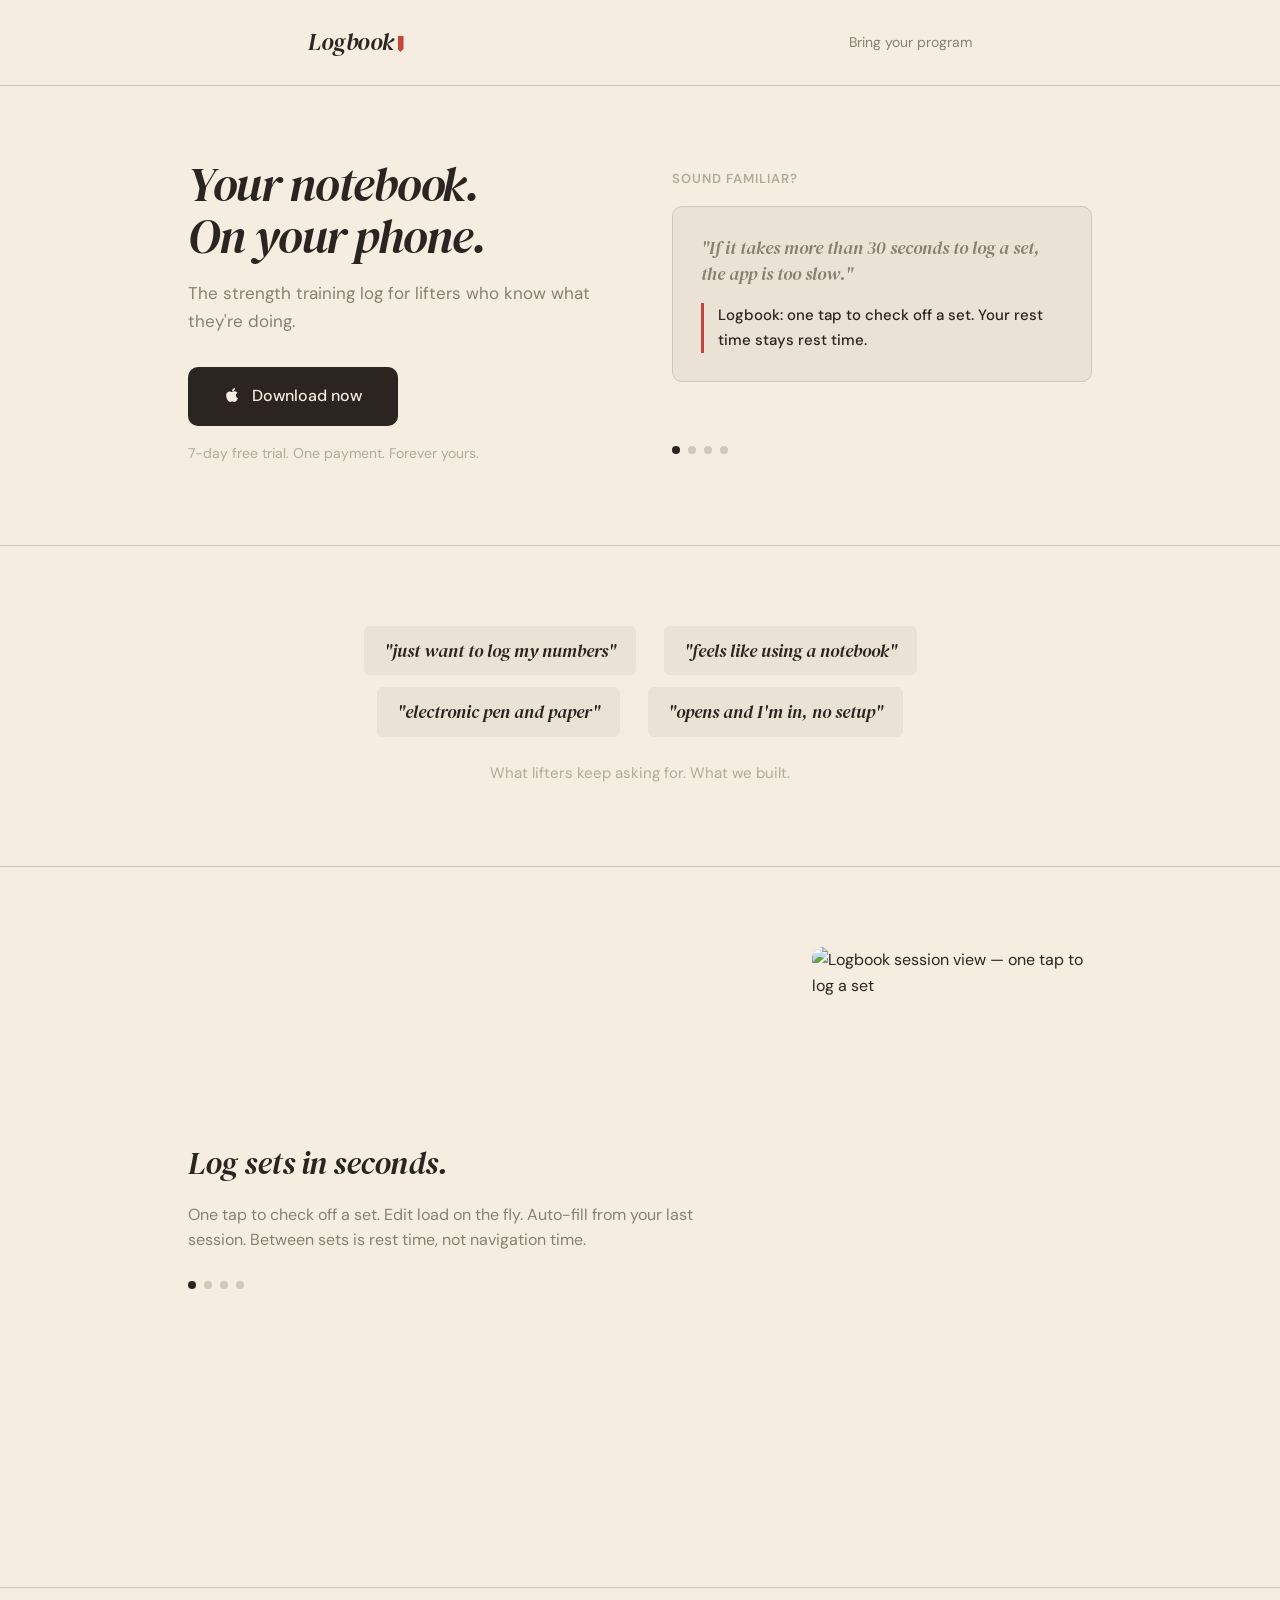
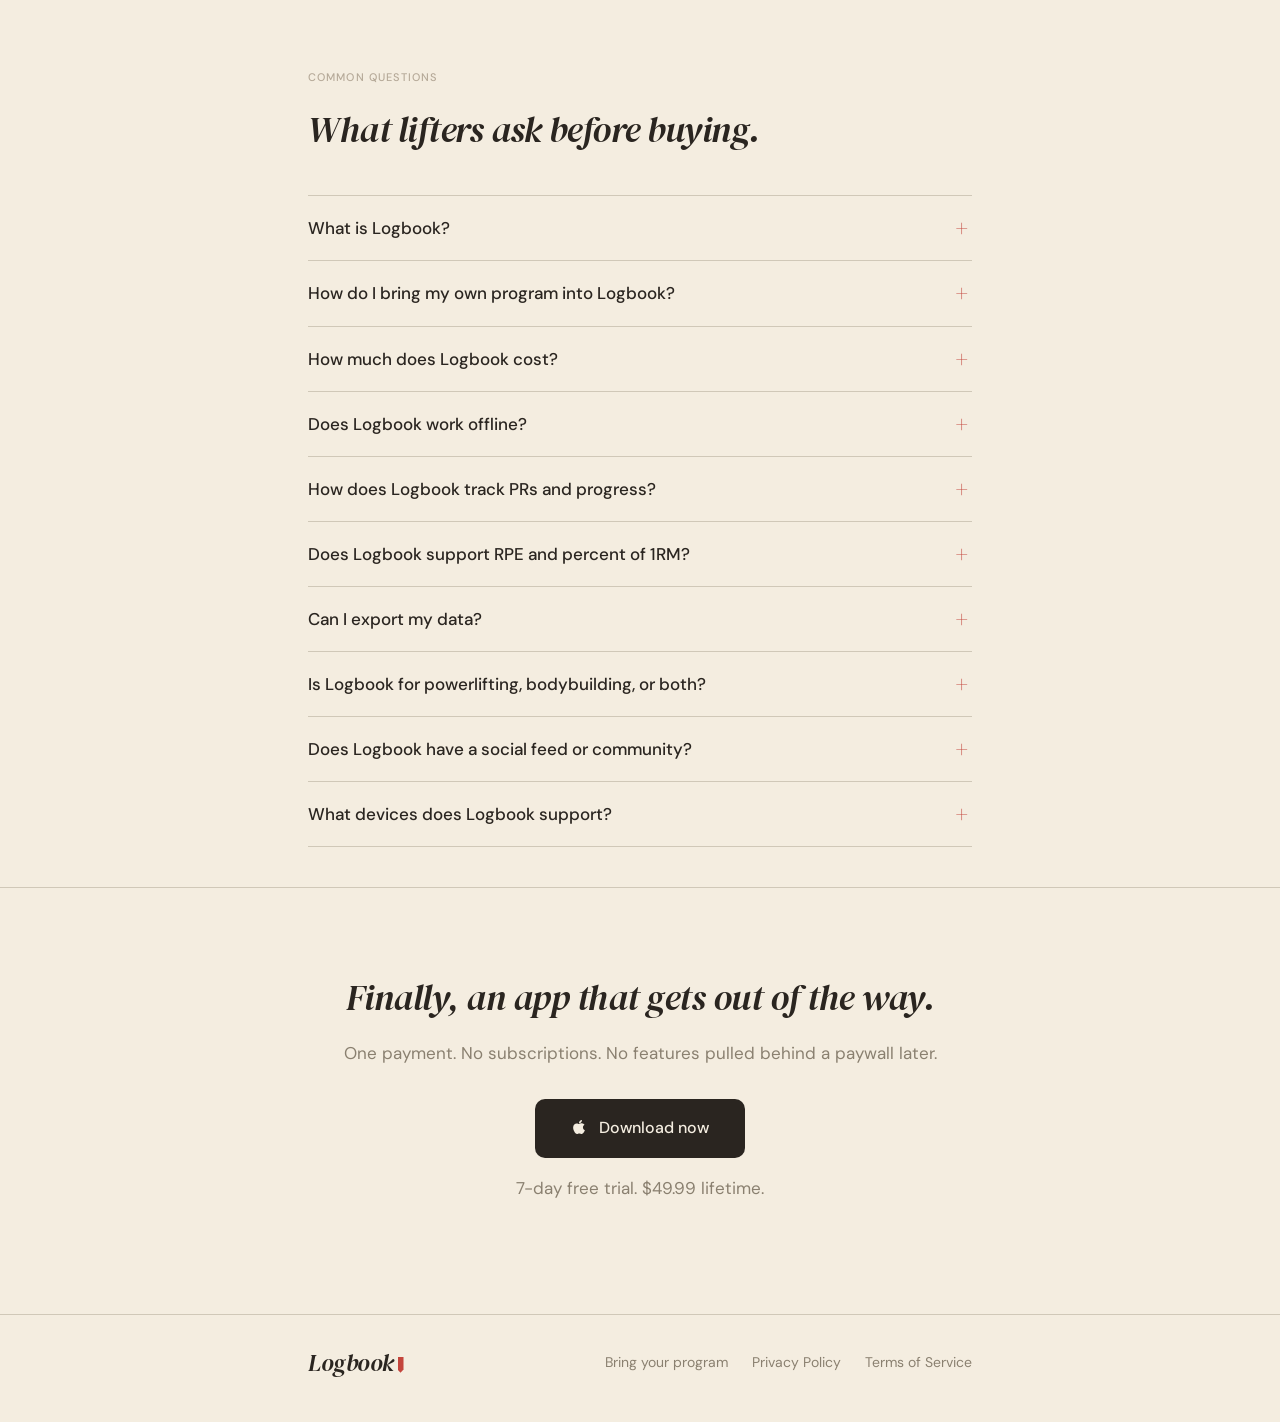
==== index.html @ d616e6f5 "feat: publish bring your program page" ====
<!DOCTYPE html>
<html lang="en">
<head>
<meta charset="UTF-8">
<meta name="viewport" content="width=device-width, initial-scale=1.0">
<title>Logbook — Your training notebook. On your phone.</title>
<meta name="description" content="The strength training log for lifters who know what they're doing. No social feeds. No subscriptions. No noise. Just your training — simple, fast, and focused.">
<meta name="keywords" content="workout log, strength training tracker, powerlifting app, gym log, RPE tracker, 1RM calculator, training notebook, workout journal, barbell tracker, PR tracker">

<!-- Open Graph -->
<meta property="og:title" content="Logbook — Your training notebook. On your phone.">
<meta property="og:description" content="The strength training log for lifters who know what they're doing. No social feeds. No subscriptions. No noise.">
<meta property="og:type" content="website">
<meta property="og:url" content="https://uselogbook.app">
<meta property="og:image" content="https://uselogbook.app/screenshots/01-today.png">

<!-- Twitter Card -->
<meta name="twitter:card" content="summary_large_image">
<meta name="twitter:title" content="Logbook — Your training notebook. On your phone.">
<meta name="twitter:description" content="The strength training log for lifters who know what they're doing. No social feeds. No subscriptions. No noise.">
<meta name="twitter:image" content="https://uselogbook.app/screenshots/01-today.png">

<!-- Structured Data -->
<script type="application/ld+json">
{
  "@context": "https://schema.org",
  "@type": "MobileApplication",
  "name": "Logbook: Strength Training Log",
  "operatingSystem": "iOS",
  "applicationCategory": "HealthApplication",
  "description": "The strength training log for lifters who know what they're doing. No social feeds. No subscriptions. No noise. Just your training.",
  "offers": {
    "@type": "Offer",
    "price": "49.99",
    "priceCurrency": "USD"
  },
  "url": "https://apps.apple.com/br/app/logbook-strength-training-log/id6761714460"
}
</script>

<link href="https://fonts.googleapis.com/css2?family=DM+Sans:wght@400;500;600&family=DM+Serif+Display:ital@0;1&display=swap" rel="stylesheet">
<link rel="stylesheet" href="styles.css">
</head>
<body>

<!-- Top navigation -->
<header class="topbar">
  <div class="container topbar-inner">
    <a href="./" class="wordmark-sm" aria-label="Logbook home">Logbook<span class="ribbon"></span></a>
    <nav class="topnav" aria-label="Primary">
      <a href="./bring-your-program.html">Bring your program</a>
    </nav>
  </div>
</header>

<!-- Hero — split layout -->
<section class="hero">
  <div class="container hero-split">
    <div class="hero-left">
      <h1>Your notebook.<br>On your phone.</h1>
      <p class="hero-sub">The strength training log for lifters who know what they're doing.</p>
      <a href="https://apps.apple.com/br/app/logbook-strength-training-log/id6761714460" class="cta"><svg xmlns="http://www.w3.org/2000/svg" width="16" height="16" viewBox="0 0 384 512" fill="currentColor" style="vertical-align:-2px;margin-right:8px"><path d="M318.7 268.7c-.2-36.7 16.4-64.4 50-84.8-18.8-26.9-47.2-41.7-84.7-44.6-35.5-2.8-74.3 20.7-88.5 20.7-15 0-49.4-19.7-76.4-19.7C63.3 141.2 4 184.8 4 273.5c0 26.2 4.8 53.3 14.4 81.2 12.8 36.7 59 126.7 107.2 125.2 25.2-.6 43-17.9 75.8-17.9 31.8 0 48.3 17.9 76.4 17.9 48.6-.7 90.4-82.5 102.6-119.3-65.2-30.7-61.7-90-61.7-91.9zm-56.6-164.2c27.3-32.4 24.8-61.9 24-72.5-24.1 1.4-52 16.4-67.9 34.9-17.5 19.8-27.8 44.3-25.6 71.9 26.1 2 49.9-11.4 69.5-34.3z"/></svg> Download now</a>
      <p class="hero-note">7-day free trial. One payment. Forever yours.</p>
    </div>
    <div class="hero-right">
      <p class="carousel-label">Sound familiar?</p>
      <div class="card-carousel">

        <div class="carousel-card active">
          <blockquote class="pain-quote">"If it takes more than 30 seconds to log a set, the app is too slow."</blockquote>
          <p class="solution">Logbook: one tap to check off a set. Your rest time stays rest time.</p>
        </div>

        <div class="carousel-card">
          <blockquote class="pain-quote">"I don't understand the usefulness of the community section, it feels like the developer is trying to push that."</blockquote>
          <p class="solution">No social layer. No feeds, no followers, no sharing prompts.</p>
        </div>

        <div class="carousel-card">
          <blockquote class="pain-quote">"The app requires an internet connection to log workouts; why not just save them offline?"</blockquote>
          <p class="solution">Offline-first. No signal in the gym? No problem.</p>
        </div>

        <div class="carousel-card">
          <blockquote class="pain-quote">"For lifters who follow structured programs, AI recommendations are noise at best, actively wrong at worst."</blockquote>
          <p class="solution">No AI coach. Your program, your way.</p>
        </div>

      </div>
      <div class="carousel-dots">
        <button class="dot active" aria-label="Card 1"></button>
        <button class="dot" aria-label="Card 2"></button>
        <button class="dot" aria-label="Card 3"></button>
        <button class="dot" aria-label="Card 4"></button>
      </div>
    </div>
  </div>
</section>

<!-- Notebook sentiment -->
<section class="sentiment">
  <div class="container">
    <div class="sentiment-quotes">
      <p>"just want to log my numbers"</p>
      <p>"feels like using a notebook"</p>
      <p>"electronic pen and paper"</p>
      <p>"opens and I'm in, no setup"</p>
    </div>
    <p class="sentiment-caption">What lifters keep asking for. What we built.</p>
  </div>
</section>

<!-- Features carousel -->
<section class="features">
  <div class="container features-split">
    <div class="features-left">
      <div class="feature-slide active">
        <h2>Log sets in seconds.</h2>
        <p>One tap to check off a set. Edit load on the fly. Auto-fill from your last session. Between sets is rest time, not navigation time.</p>
      </div>
      <div class="feature-slide">
        <h2>Bring any program.</h2>
        <p>Paste a spreadsheet, type it in your own words, or use our training syntax for precision. However you describe it, the AI reads it and builds your full plan. No forms. No configuration screens. Just describe and go.</p>
        <p class="feature-link"><a href="./bring-your-program.html">Read how it works &rarr;</a></p>
      </div>
      <div class="feature-slide">
        <h2>Track every PR.</h2>
        <p>Top set evolution, estimated 1RM, volume analysis. Automatic PR detection — discreet, no confetti. Just your numbers over time.</p>
      </div>
      <div class="feature-slide">
        <h2>Every session, remembered.</h2>
        <p>Add notes to any exercise or to the session itself — they stay with the entry and resurface when you need them. Your full training history, searchable and exportable. CSV export anytime. iCloud sync. Your data, your rules.</p>
      </div>
      <div class="carousel-dots features-dots">
        <button class="dot active" aria-label="Feature 1"></button>
        <button class="dot" aria-label="Feature 2"></button>
        <button class="dot" aria-label="Feature 3"></button>
        <button class="dot" aria-label="Feature 4"></button>
      </div>
    </div>
    <div class="features-right">
      <div class="feature-phone active">
        <img src="screenshots/02-session.png" alt="Logbook session view — one tap to log a set" width="300">
      </div>
      <div class="feature-phone">
        <img src="screenshots/05-program.png" alt="Logbook program setup — paste or describe your training plan" width="300">
      </div>
      <div class="feature-phone">
        <img src="screenshots/03-progress.png" alt="Logbook progress view — strength and volume charts" width="300">
      </div>
      <div class="feature-phone">
        <img src="screenshots/04-history.png" alt="Logbook history view — searchable training log" width="300">
      </div>
    </div>
  </div>
</section>

<!-- FAQ -->
<section class="faq">
  <div class="container">
    <p class="faq-eyebrow">Common questions</p>
    <h2 class="faq-title">What lifters ask before buying.</h2>

    <details class="faq-item">
      <summary>What is Logbook?</summary>
      <div class="faq-body">
        <p>Logbook is an iPhone app for logging strength training. It is built for lifters who follow a structured program and want their workouts on a notebook-style log. No social feeds, no AI coach, no monthly subscription. One purchase, lifetime access.</p>
      </div>
    </details>

    <details class="faq-item">
      <summary>How do I bring my own program into Logbook?</summary>
      <div class="faq-body">
        <p>Three paths, all in the same import sheet. Paste anything (a coach's email, a screenshot of a PDF, a spreadsheet) and Logbook structures it for you. Dictate the block in your own words. Or write it in Logbook Notation — a small, readable syntax for sets, reps, RPE, percent of 1RM, and per-week prescriptions.</p>
        <p><a href="./bring-your-program.html">Full guide: how to bring your program &rarr;</a></p>
      </div>
    </details>

    <details class="faq-item">
      <summary>How much does Logbook cost?</summary>
      <div class="faq-body">
        <p>$49.99 once. No subscription. Seven-day free trial. Every feature is included on day one and stays included. We will not paywall existing features later.</p>
      </div>
    </details>

    <details class="faq-item">
      <summary>Does Logbook work offline?</summary>
      <div class="faq-body">
        <p>Yes. The app is offline-first. Log sets, edit loads, finish a session with no signal. iCloud sync runs in the background when you are back online so your history stays on every device you own.</p>
      </div>
    </details>

    <details class="faq-item">
      <summary>How does Logbook track PRs and progress?</summary>
      <div class="faq-body">
        <p>PRs are detected automatically as you log sets — no confetti, no badges. The Progress view tracks top-set evolution, estimated 1RM, and volume per exercise over time. Tap any data point to jump back to the session that produced it.</p>
      </div>
    </details>

    <details class="faq-item">
      <summary>Does Logbook support RPE and percent of 1RM?</summary>
      <div class="faq-body">
        <p>Both. Write <code>@8</code> for RPE 8, <code>@75%</code> for 75% of 1RM, or a literal weight like <code>100kg</code>. Mix them freely across exercises. RPE and percent are intent — the lifter chooses the bar at session time.</p>
      </div>
    </details>

    <details class="faq-item">
      <summary>Can I export my data?</summary>
      <div class="faq-body">
        <p>Yes. CSV export of your full session history, anytime, from Settings. Your data is yours. We do not lock it in.</p>
      </div>
    </details>

    <details class="faq-item">
      <summary>Is Logbook for powerlifting, bodybuilding, or both?</summary>
      <div class="faq-body">
        <p>Both, plus general strength work. The structure (workouts, exercises, sets) is universal. If you follow 5/3/1, nSuns, a hypertrophy block, a peaking program, or a custom plan from a coach, it fits.</p>
      </div>
    </details>

    <details class="faq-item">
      <summary>Does Logbook have a social feed or community?</summary>
      <div class="faq-body">
        <p>No. No feeds, no followers, no sharing prompts. The app is a private training notebook.</p>
      </div>
    </details>

    <details class="faq-item">
      <summary>What devices does Logbook support?</summary>
      <div class="faq-body">
        <p>iPhone, on iOS 17 or later. iPad runs the iPhone build. No Android or web client today.</p>
      </div>
    </details>
  </div>
</section>

<script type="application/ld+json">
{
  "@context": "https://schema.org",
  "@type": "FAQPage",
  "mainEntity": [
    {"@type":"Question","name":"What is Logbook?","acceptedAnswer":{"@type":"Answer","text":"Logbook is an iPhone app for logging strength training, built for lifters who follow a structured program. No social feeds, no AI coach, no subscription. One purchase, lifetime access."}},
    {"@type":"Question","name":"How do I bring my own program into Logbook?","acceptedAnswer":{"@type":"Answer","text":"Three paths in the same import sheet: paste anything (coach email, PDF text, spreadsheet) and Logbook structures it; dictate it in your own words; or write it in Logbook Notation, a small syntax for sets, reps, RPE, percent of 1RM, and per-week prescriptions."}},
    {"@type":"Question","name":"How much does Logbook cost?","acceptedAnswer":{"@type":"Answer","text":"$49.99 once. No subscription. Seven-day free trial. Every feature is included on day one."}},
    {"@type":"Question","name":"Does Logbook work offline?","acceptedAnswer":{"@type":"Answer","text":"Yes. Offline-first. iCloud sync runs in the background when you are back online."}},
    {"@type":"Question","name":"How does Logbook track PRs and progress?","acceptedAnswer":{"@type":"Answer","text":"PRs are detected automatically. The Progress view tracks top-set evolution, estimated 1RM, and volume per exercise over time."}},
    {"@type":"Question","name":"Does Logbook support RPE and percent of 1RM?","acceptedAnswer":{"@type":"Answer","text":"Both. Write @8 for RPE 8, @75% for 75% of 1RM, or a literal weight. RPE and percent are intent; the lifter chooses the bar at session time."}},
    {"@type":"Question","name":"Can I export my data?","acceptedAnswer":{"@type":"Answer","text":"Yes. CSV export of your full session history, anytime, from Settings."}},
    {"@type":"Question","name":"Is Logbook for powerlifting, bodybuilding, or both?","acceptedAnswer":{"@type":"Answer","text":"Both, plus general strength work. The structure fits 5/3/1, nSuns, hypertrophy blocks, peaking programs, or custom coach plans."}},
    {"@type":"Question","name":"Does Logbook have a social feed or community?","acceptedAnswer":{"@type":"Answer","text":"No. No feeds, no followers, no sharing prompts. Logbook is a private training notebook."}},
    {"@type":"Question","name":"What devices does Logbook support?","acceptedAnswer":{"@type":"Answer","text":"iPhone on iOS 17 or later. iPad runs the iPhone build. No Android or web client today."}}
  ]
}
</script>

<!-- CTA -->
<section class="final-cta">
  <div class="container">
    <h2>Finally, an app that gets out of the way.</h2>
    <p>One payment. No subscriptions. No features pulled behind a paywall later.</p>
    <a href="https://apps.apple.com/br/app/logbook-strength-training-log/id6761714460" class="cta"><svg xmlns="http://www.w3.org/2000/svg" width="16" height="16" viewBox="0 0 384 512" fill="currentColor" style="vertical-align:-2px;margin-right:8px"><path d="M318.7 268.7c-.2-36.7 16.4-64.4 50-84.8-18.8-26.9-47.2-41.7-84.7-44.6-35.5-2.8-74.3 20.7-88.5 20.7-15 0-49.4-19.7-76.4-19.7C63.3 141.2 4 184.8 4 273.5c0 26.2 4.8 53.3 14.4 81.2 12.8 36.7 59 126.7 107.2 125.2 25.2-.6 43-17.9 75.8-17.9 31.8 0 48.3 17.9 76.4 17.9 48.6-.7 90.4-82.5 102.6-119.3-65.2-30.7-61.7-90-61.7-91.9zm-56.6-164.2c27.3-32.4 24.8-61.9 24-72.5-24.1 1.4-52 16.4-67.9 34.9-17.5 19.8-27.8 44.3-25.6 71.9 26.1 2 49.9-11.4 69.5-34.3z"/></svg> Download now</a>
    <p class="hero-note">7-day free trial. $49.99 lifetime.</p>
  </div>
</section>

<!-- Footer -->
<footer>
  <div class="container footer-inner">
    <a href="./" class="wordmark-sm">Logbook<span class="ribbon"></span></a>
    <div class="footer-links">
      <a href="./bring-your-program.html">Bring your program</a>
      <a href="./privacy.html">Privacy Policy</a>
      <a href="./terms.html">Terms of Service</a>
    </div>
  </div>
</footer>

<script>
function createCarousel(opts) {
  var items = document.querySelectorAll(opts.items);
  var dots = document.querySelectorAll(opts.dots);
  var linked = opts.linked ? document.querySelectorAll(opts.linked) : null;
  var current = 0;
  var timer;

  function show(index) {
    items[current].classList.remove('active');
    dots[current].classList.remove('active');
    if (linked) linked[current].classList.remove('active');
    current = index;
    items[current].classList.add('active');
    dots[current].classList.add('active');
    if (linked) linked[current].classList.add('active');
  }

  function next() {
    show((current + 1) % items.length);
  }

  function start() {
    timer = setInterval(next, opts.interval || 5000);
  }

  dots.forEach(function (dot, i) {
    dot.addEventListener('click', function () {
      clearInterval(timer);
      show(i);
      start();
    });
  });

  start();
}

createCarousel({
  items: '.carousel-card',
  dots: '.hero-right .dot',
  interval: 5000
});

createCarousel({
  items: '.feature-slide',
  dots: '.features-dots .dot',
  linked: '.feature-phone',
  interval: 5000
});
</script>
</body>
</html>
---- styles.css ----
* { margin: 0; padding: 0; box-sizing: border-box; }

:root {
  --bg: #F4EDE0;
  --surface: #EAE2D4;
  --divider: #D0C8B8;
  --ink: #2A2520;
  --ink2: #8A8070;
  --ink3: #B5A998;
  --ribbon: #C4453C;
}

html {
  -webkit-font-smoothing: antialiased;
  -moz-osx-font-smoothing: grayscale;
}

body {
  font-family: 'DM Sans', -apple-system, BlinkMacSystemFont, sans-serif;
  background: var(--bg);
  color: var(--ink);
  line-height: 1.65;
  font-size: 16px;
}

.container {
  max-width: 720px;
  margin: 0 auto;
  padding: 0 28px;
}

/* Shared typography */
h1 {
  font-family: 'DM Serif Display', serif;
  font-style: italic;
  font-weight: 400;
  letter-spacing: -1.5px;
  line-height: 1.1;
  color: var(--ink);
}

h2 {
  font-family: 'DM Serif Display', serif;
  font-style: italic;
  font-size: 26px;
  font-weight: 400;
  letter-spacing: -0.5px;
  margin-bottom: 14px;
  color: var(--ink);
}

p {
  margin-bottom: 16px;
  color: var(--ink);
}

ul {
  margin-bottom: 16px;
  padding-left: 22px;
}

li {
  margin-bottom: 6px;
  color: var(--ink);
}

strong {
  font-weight: 600;
  color: var(--ink);
}

a {
  color: var(--ribbon);
  text-decoration: none;
  border-bottom: 1px solid transparent;
  transition: border-color 0.15s;
}

a:hover {
  border-bottom-color: var(--ribbon);
}

/* Wordmark */
.wordmark {
  font-family: 'DM Serif Display', serif;
  font-style: italic;
  font-size: 38px;
  color: var(--ink);
  text-decoration: none;
  letter-spacing: -1px;
  display: inline-block;
}

.wordmark .ribbon {
  display: inline-block;
  width: 8px;
  height: 22px;
  background: var(--ribbon);
  margin-left: 6px;
  vertical-align: -3px;
  clip-path: polygon(0 0, 100% 0, 100% 80%, 50% 100%, 0 80%);
}

.wordmark:hover {
  border-bottom: none;
}

.wordmark-sm {
  font-family: 'DM Serif Display', serif;
  font-style: italic;
  font-size: 24px;
  color: var(--ink);
  text-decoration: none;
  letter-spacing: -0.5px;
}

.wordmark-sm .ribbon {
  display: inline-block;
  width: 6px;
  height: 16px;
  background: var(--ribbon);
  margin-left: 4px;
  vertical-align: -2px;
  clip-path: polygon(0 0, 100% 0, 100% 80%, 50% 100%, 0 80%);
}

.wordmark-sm:hover {
  border-bottom: none;
}

/* Top navigation — shared across pages */
.topbar {
  border-bottom: 1px solid var(--divider);
  padding: 22px 0;
}

.topbar-inner {
  display: flex;
  align-items: center;
  justify-content: space-between;
  gap: 24px;
}

.topnav {
  display: flex;
  align-items: center;
  gap: 28px;
  font-size: 14px;
}

.topnav a {
  color: var(--ink2);
  text-decoration: none;
  border-bottom: none;
  transition: color 0.15s;
}

.topnav a:hover {
  color: var(--ink);
  border-bottom: none;
}

.topnav a.current {
  color: var(--ink);
}

.topnav .cta-sm {
  background: var(--ink);
  color: var(--bg);
  padding: 8px 16px;
  border-radius: 8px;
  font-weight: 500;
  font-size: 13px;
}

.topnav .cta-sm:hover {
  color: var(--bg);
  opacity: 0.85;
}

@media (max-width: 640px) {
  .topnav { gap: 16px; font-size: 13px; }
  .topnav .nav-secondary { display: none; }
}

/* CTA button — ink on cream, matching app's "Start session" */
.cta {
  display: inline-block;
  padding: 16px 36px;
  background: var(--ink);
  color: var(--bg);
  font-size: 16px;
  font-weight: 500;
  border-radius: 10px;
  border-bottom: none;
  transition: opacity 0.15s;
}

.cta:hover {
  opacity: 0.85;
  border-bottom: none;
}

/* ——————————————————————————
   Landing page sections
   —————————————————————————— */

/* Hero — split layout */
.hero {
  padding: 72px 0 80px;
}

.hero-split {
  max-width: 960px;
  display: flex;
  align-items: center;
  gap: 64px;
}

.hero-left {
  flex: 1;
  min-width: 0;
}

.hero-left h1 {
  font-size: 48px;
  margin-bottom: 16px;
}

.hero-sub {
  font-size: 17px;
  color: var(--ink2);
  margin-bottom: 32px;
}

.hero-note {
  font-size: 14px;
  color: var(--ink3);
  margin-top: 16px;
  margin-bottom: 0;
}

/* Card carousel */
.hero-right {
  flex: 1;
  min-width: 0;
}

.carousel-label {
  font-size: 13px;
  font-weight: 600;
  color: var(--ink3);
  text-transform: uppercase;
  letter-spacing: 1px;
  margin-bottom: 16px;
}

.card-carousel {
  position: relative;
  min-height: 220px;
}

.carousel-card {
  position: absolute;
  top: 0;
  left: 0;
  right: 0;
  background: var(--surface);
  border: 1px solid var(--divider);
  border-radius: 10px;
  padding: 28px;
  opacity: 0;
  transform: translateY(8px);
  transition: opacity 0.4s ease, transform 0.4s ease;
  pointer-events: none;
}

.carousel-card.active {
  opacity: 1;
  transform: translateY(0);
  pointer-events: auto;
}

.carousel-dots {
  display: flex;
  gap: 8px;
  margin-top: 20px;
}

.dot {
  width: 8px;
  height: 8px;
  border-radius: 50%;
  border: none;
  background: var(--divider);
  cursor: pointer;
  padding: 0;
  transition: background 0.2s;
}

.dot.active {
  background: var(--ink);
}

/* Pain quote & solution (inside carousel cards) */
.pain-quote {
  font-family: 'DM Serif Display', serif;
  font-style: italic;
  font-size: 18px;
  line-height: 1.45;
  color: var(--ink2);
  margin: 0 0 16px;
  padding: 0;
  border: none;
}

.pain-quote cite {
  display: block;
  font-family: 'DM Sans', sans-serif;
  font-style: normal;
  font-size: 12px;
  color: var(--ink3);
  margin-top: 6px;
}

.solution {
  font-size: 15px;
  font-weight: 500;
  color: var(--ink);
  margin: 0;
  padding-left: 14px;
  border-left: 3px solid var(--ribbon);
}

/* Notebook sentiment */
.sentiment {
  padding: 80px 0;
  border-top: 1px solid var(--divider);
  text-align: center;
}

.sentiment-quotes {
  display: flex;
  flex-wrap: wrap;
  justify-content: center;
  gap: 12px 28px;
  margin-bottom: 24px;
}

.sentiment-quotes p {
  font-family: 'DM Serif Display', serif;
  font-style: italic;
  font-size: 18px;
  color: var(--ink);
  margin: 0;
  padding: 10px 20px;
  background: var(--surface);
  border-radius: 6px;
}

.sentiment-caption {
  font-size: 15px;
  color: var(--ink3);
  margin: 0;
}

/* Features — carousel split */
.features {
  padding: 80px 0;
  border-top: 1px solid var(--divider);
}

.features-split {
  max-width: 960px;
  display: flex;
  align-items: center;
  gap: 64px;
}

.features-left {
  flex: 1;
  min-width: 0;
  position: relative;
  min-height: 180px;
}

.feature-slide {
  position: absolute;
  top: 0;
  left: 0;
  right: 0;
  opacity: 0;
  transform: translateY(8px);
  transition: opacity 0.4s ease, transform 0.4s ease;
  pointer-events: none;
}

.feature-slide.active {
  opacity: 1;
  transform: translateY(0);
  pointer-events: auto;
  position: relative;
}

.feature-slide h2 {
  font-size: 32px;
  margin-bottom: 12px;
}

.feature-slide p {
  font-size: 16px;
  color: var(--ink2);
  line-height: 1.6;
  margin-bottom: 0;
}

.features-dots {
  margin-top: 28px;
}

.features-right {
  flex-shrink: 0;
  position: relative;
  width: 280px;
  min-height: 560px;
}

.feature-phone {
  position: absolute;
  top: 0;
  left: 0;
  right: 0;
  opacity: 0;
  transform: translateY(8px);
  transition: opacity 0.4s ease, transform 0.4s ease;
  pointer-events: none;
}

.feature-phone.active {
  opacity: 1;
  transform: translateY(0);
  pointer-events: auto;
}

.feature-phone img {
  width: 100%;
  height: auto;
  border-radius: 12px;
}

/* Final CTA */
.final-cta {
  padding: 80px 0;
  border-top: 1px solid var(--divider);
  text-align: center;
}

.final-cta h2 {
  font-size: 36px;
  margin-bottom: 12px;
}

.final-cta p {
  font-size: 17px;
  color: var(--ink2);
  margin-bottom: 32px;
}

/* Footer */
footer {
  border-top: 1px solid var(--divider);
  padding: 28px 0 40px;
}

.footer-inner {
  display: flex;
  align-items: center;
  justify-content: space-between;
}

.footer-links {
  display: flex;
  gap: 24px;
  font-size: 14px;
}

footer a {
  color: var(--ink2);
  border-bottom: none;
}

footer a:hover {
  color: var(--ink);
}

/* ——————————————————————————
   Feature inline link
   —————————————————————————— */

.feature-link {
  margin-top: 14px;
  font-size: 14px;
}

.feature-link a {
  color: var(--ink);
  border-bottom: 1px solid var(--divider);
  padding-bottom: 1px;
  text-decoration: none;
  transition: border-color .15s, color .15s;
}

.feature-link a:hover {
  color: var(--ribbon);
  border-bottom-color: var(--ribbon);
}

/* ——————————————————————————
   FAQ
   —————————————————————————— */

.faq {
  padding: 80px 0 40px;
  border-top: 1px solid var(--divider);
}

.faq-eyebrow {
  font-size: 11px;
  font-weight: 500;
  letter-spacing: 0.10em;
  text-transform: uppercase;
  color: var(--ink3);
  margin-bottom: 14px;
}

.faq-title {
  font-size: 36px;
  margin-bottom: 36px;
}

.faq-item {
  border-top: 1px solid var(--divider);
  padding: 18px 0;
}

.faq-item:last-of-type {
  border-bottom: 1px solid var(--divider);
}

.faq-item summary {
  list-style: none;
  cursor: pointer;
  font-family: 'DM Sans', sans-serif;
  font-weight: 500;
  font-size: 17px;
  color: var(--ink);
  display: flex;
  justify-content: space-between;
  align-items: center;
  gap: 16px;
  padding-right: 4px;
}

.faq-item summary::-webkit-details-marker { display: none; }

.faq-item summary::after {
  content: "+";
  font-family: 'DM Serif Display', serif;
  font-style: italic;
  font-size: 24px;
  color: var(--ribbon);
  line-height: 1;
  transition: transform .2s ease;
  flex-shrink: 0;
}

.faq-item[open] summary::after {
  content: "\2013";
}

.faq-item summary:hover {
  color: var(--ribbon);
}

.faq-body {
  padding-top: 14px;
  color: var(--ink2);
  font-size: 15.5px;
  line-height: 1.65;
}

.faq-body p {
  color: var(--ink2);
  margin-bottom: 10px;
}

.faq-body p:last-child { margin-bottom: 0; }

.faq-body a {
  color: var(--ink);
  border-bottom: 1px solid var(--divider);
  padding-bottom: 1px;
  text-decoration: none;
  transition: border-color .15s, color .15s;
}

.faq-body a:hover {
  color: var(--ribbon);
  border-bottom-color: var(--ribbon);
}

.faq-body code {
  font-family: 'DM Sans', sans-serif;
  font-weight: 500;
  background: var(--surface);
  border: 1px solid var(--divider);
  border-radius: 4px;
  padding: 1px 6px;
  font-size: 0.92em;
  color: var(--ink);
}

/* ——————————————————————————
   Legal pages (privacy, terms)
   —————————————————————————— */

.legal-page .container {
  padding: 80px 28px 100px;
}

.legal-page header {
  margin-bottom: 56px;
  padding-bottom: 28px;
  border-bottom: 1px solid var(--divider);
}

.legal-page h1 {
  font-size: 44px;
  margin-bottom: 12px;
}

.legal-page h2 {
  margin-top: 40px;
}

.legal-page h2:first-of-type {
  margin-top: 0;
}

.updated {
  font-size: 13px;
  color: var(--ink3);
  letter-spacing: 0.4px;
  text-transform: uppercase;
  margin-bottom: 48px;
}

.tagline {
  font-size: 13px;
  color: var(--ink2);
  letter-spacing: 0.5px;
  margin-top: 4px;
}

/* ——————————————————————————
   Responsive
   —————————————————————————— */

@media (max-width: 768px) {
  .hero-split,
  .features-split {
    flex-direction: column;
    gap: 48px;
    text-align: center;
  }

  .hero-left h1 { font-size: 40px; }
  .hero-sub { margin-left: auto; margin-right: auto; max-width: 400px; }
  .carousel-label { text-align: center; }
  .carousel-dots { justify-content: center; }
  .features-dots { justify-content: center; }

  .features-right {
    width: 240px;
    min-height: 480px;
  }
}

@media (max-width: 600px) {
  .hero { padding: 72px 0 60px; }
  .hero-left h1 { font-size: 36px; }

  .sentiment, .features, .final-cta { padding: 60px 0; }
  .final-cta h2 { font-size: 28px; }

  .feature-text h2 { font-size: 26px; }
  .feature-row { margin-bottom: 60px; }

  .sentiment-quotes { gap: 8px 16px; }
  .sentiment-quotes p { font-size: 16px; padding: 8px 14px; }

  .footer-inner {
    flex-direction: column;
    gap: 16px;
    text-align: center;
  }

  .legal-page .container { padding: 60px 22px 80px; }
  .legal-page h1 { font-size: 36px; }
  .legal-page h2 { font-size: 22px; }
}
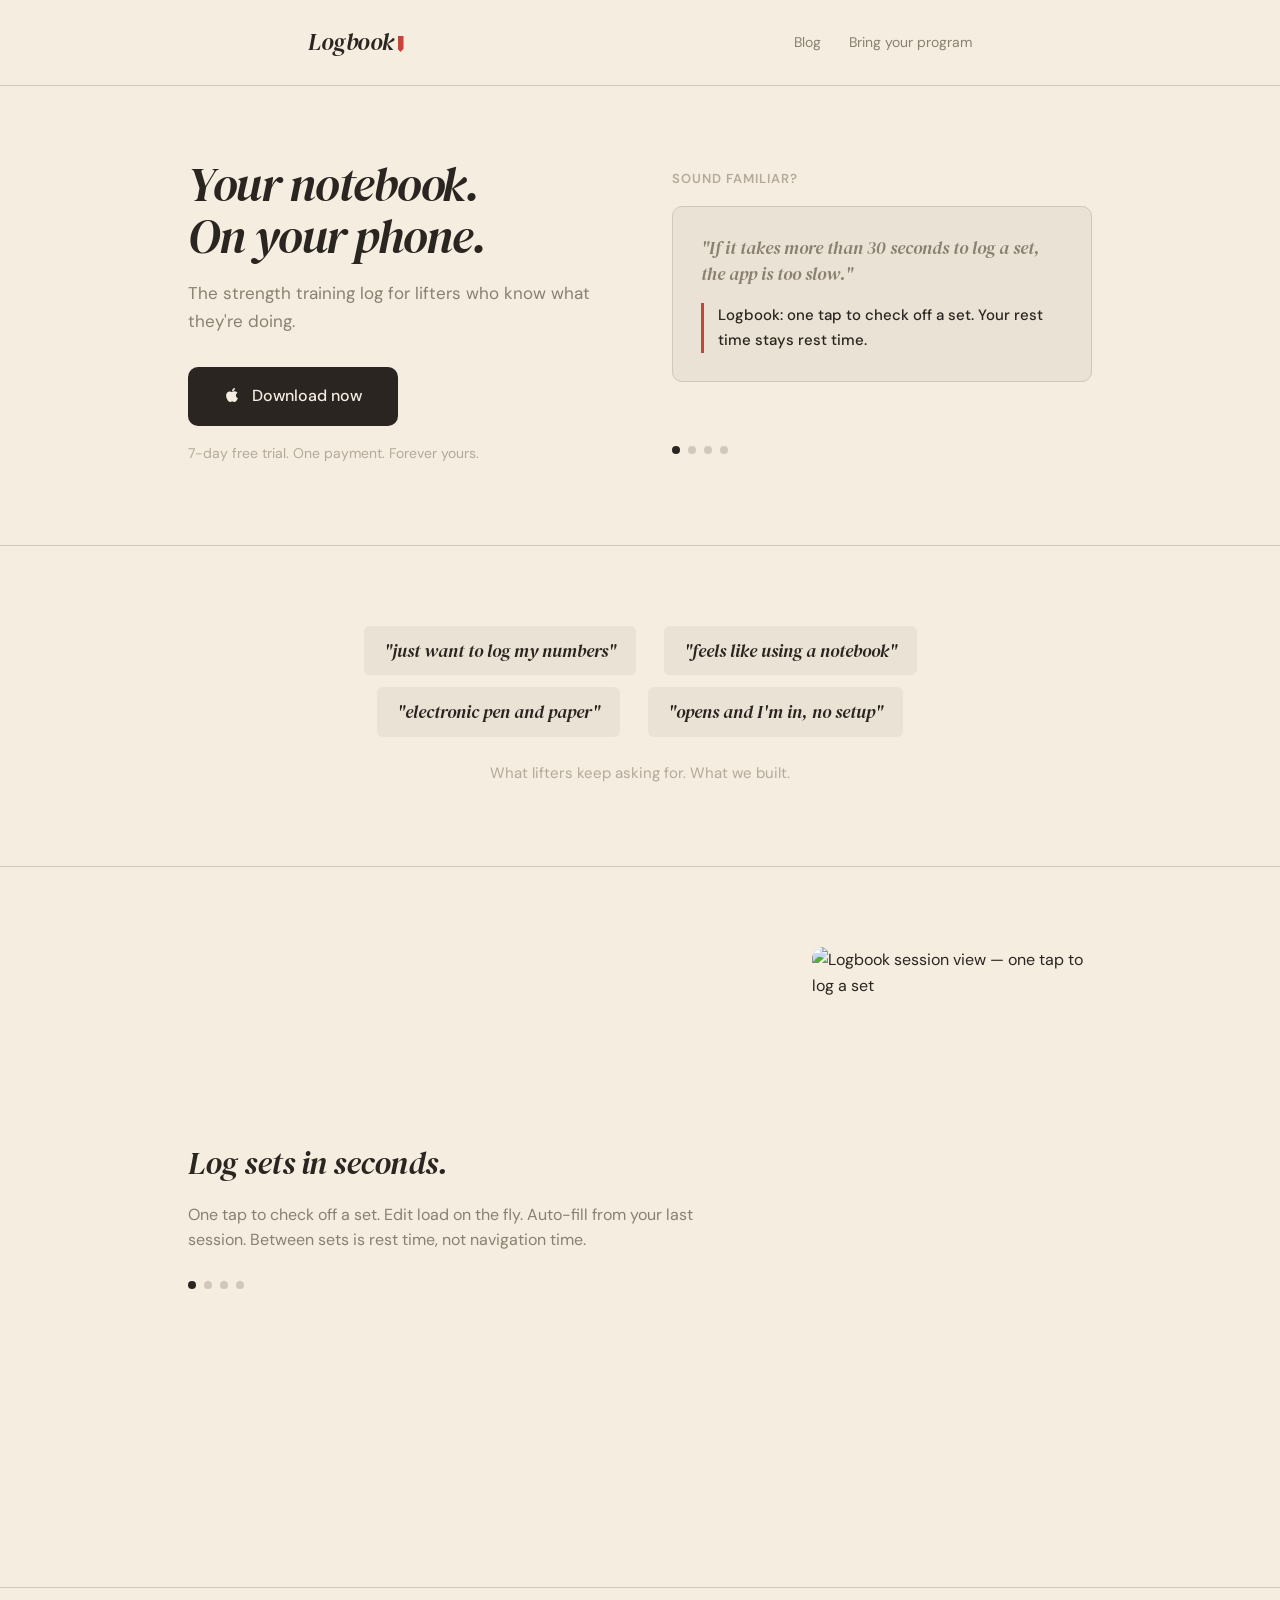
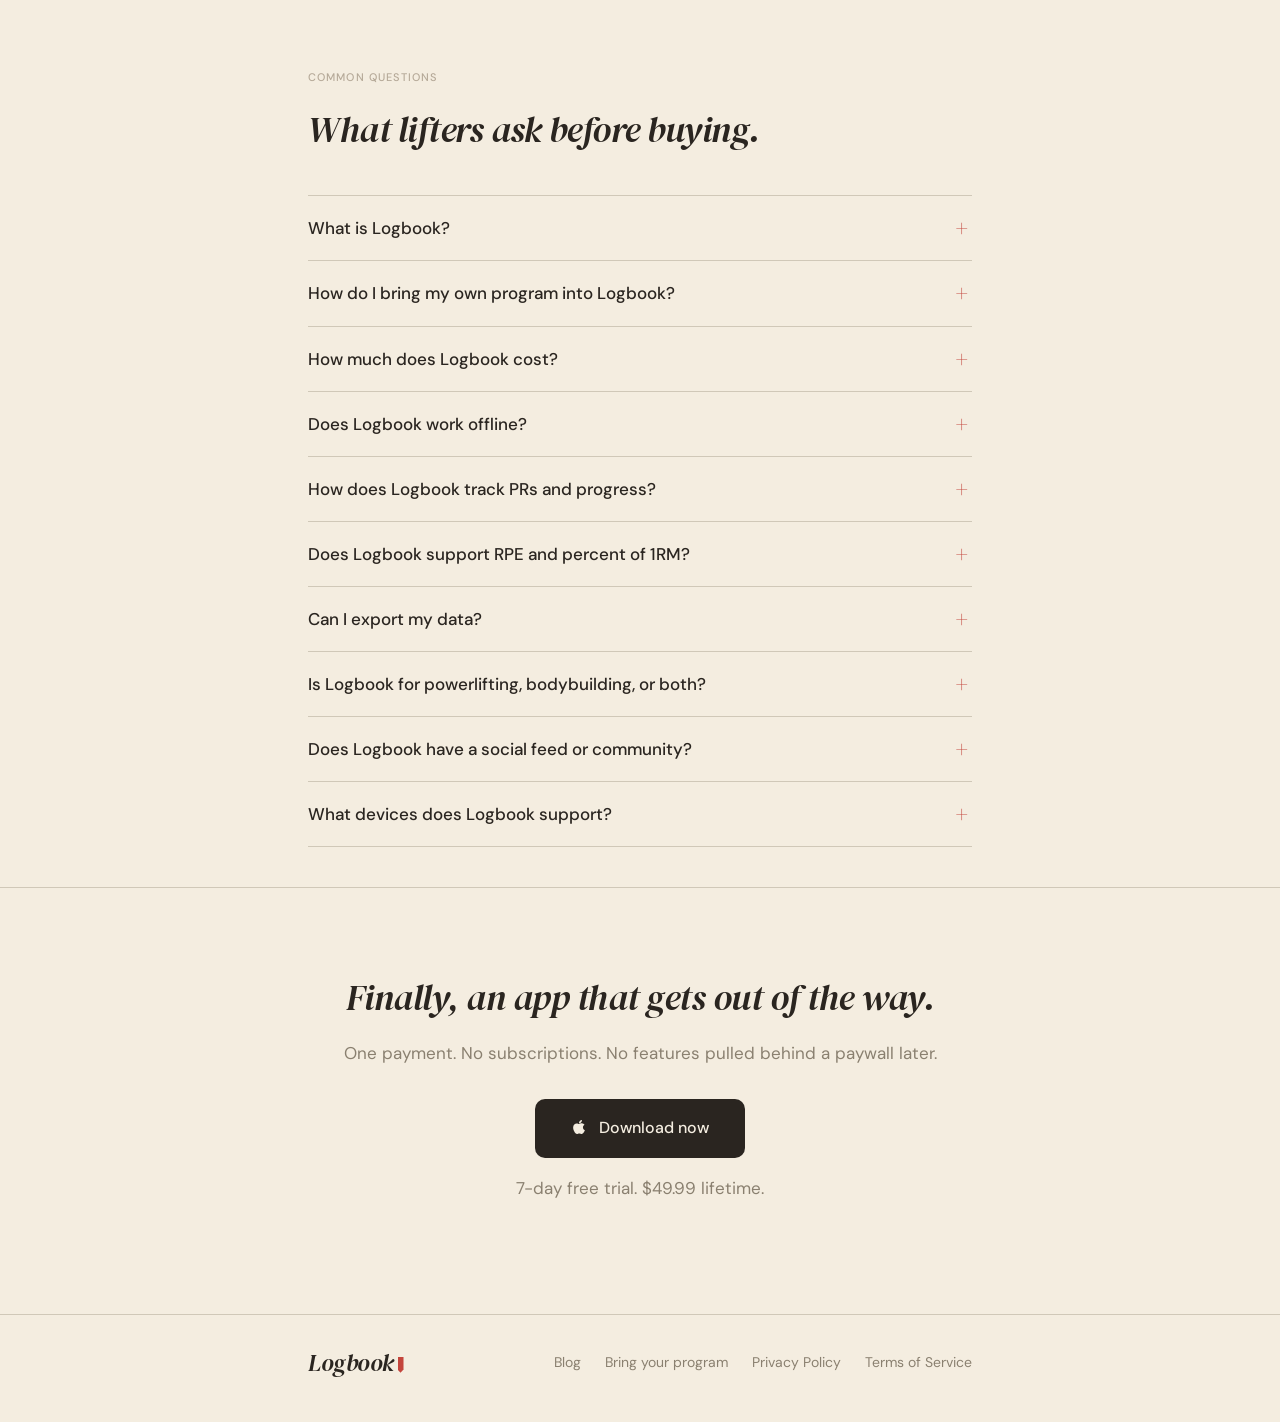
==== commit 1edfa2a0: "post: RPE without the calibration is just a guess Adds blog/rpe-without-calibration.html, blog/index" ====
--- a/index.html
+++ b/index.html
@@ -19,6 +19,8 @@
 <meta name="twitter:title" content="Logbook — Your training notebook. On your phone.">
 <meta name="twitter:description" content="The strength training log for lifters who know what they're doing. No social feeds. No subscriptions. No noise.">
 <meta name="twitter:image" content="https://uselogbook.app/screenshots/01-today.png">
+
+<script src="./analytics.js"></script>
 
 <!-- Structured Data -->
 <script type="application/ld+json">
@@ -48,6 +50,7 @@
   <div class="container topbar-inner">
     <a href="./" class="wordmark-sm" aria-label="Logbook home">Logbook<span class="ribbon"></span></a>
     <nav class="topnav" aria-label="Primary">
+      <a href="./blog/">Blog</a>
       <a href="./bring-your-program.html">Bring your program</a>
     </nav>
   </div>
@@ -268,6 +271,7 @@
   <div class="container footer-inner">
     <a href="./" class="wordmark-sm">Logbook<span class="ribbon"></span></a>
     <div class="footer-links">
+      <a href="./blog/">Blog</a>
       <a href="./bring-your-program.html">Bring your program</a>
       <a href="./privacy.html">Privacy Policy</a>
       <a href="./terms.html">Terms of Service</a>
